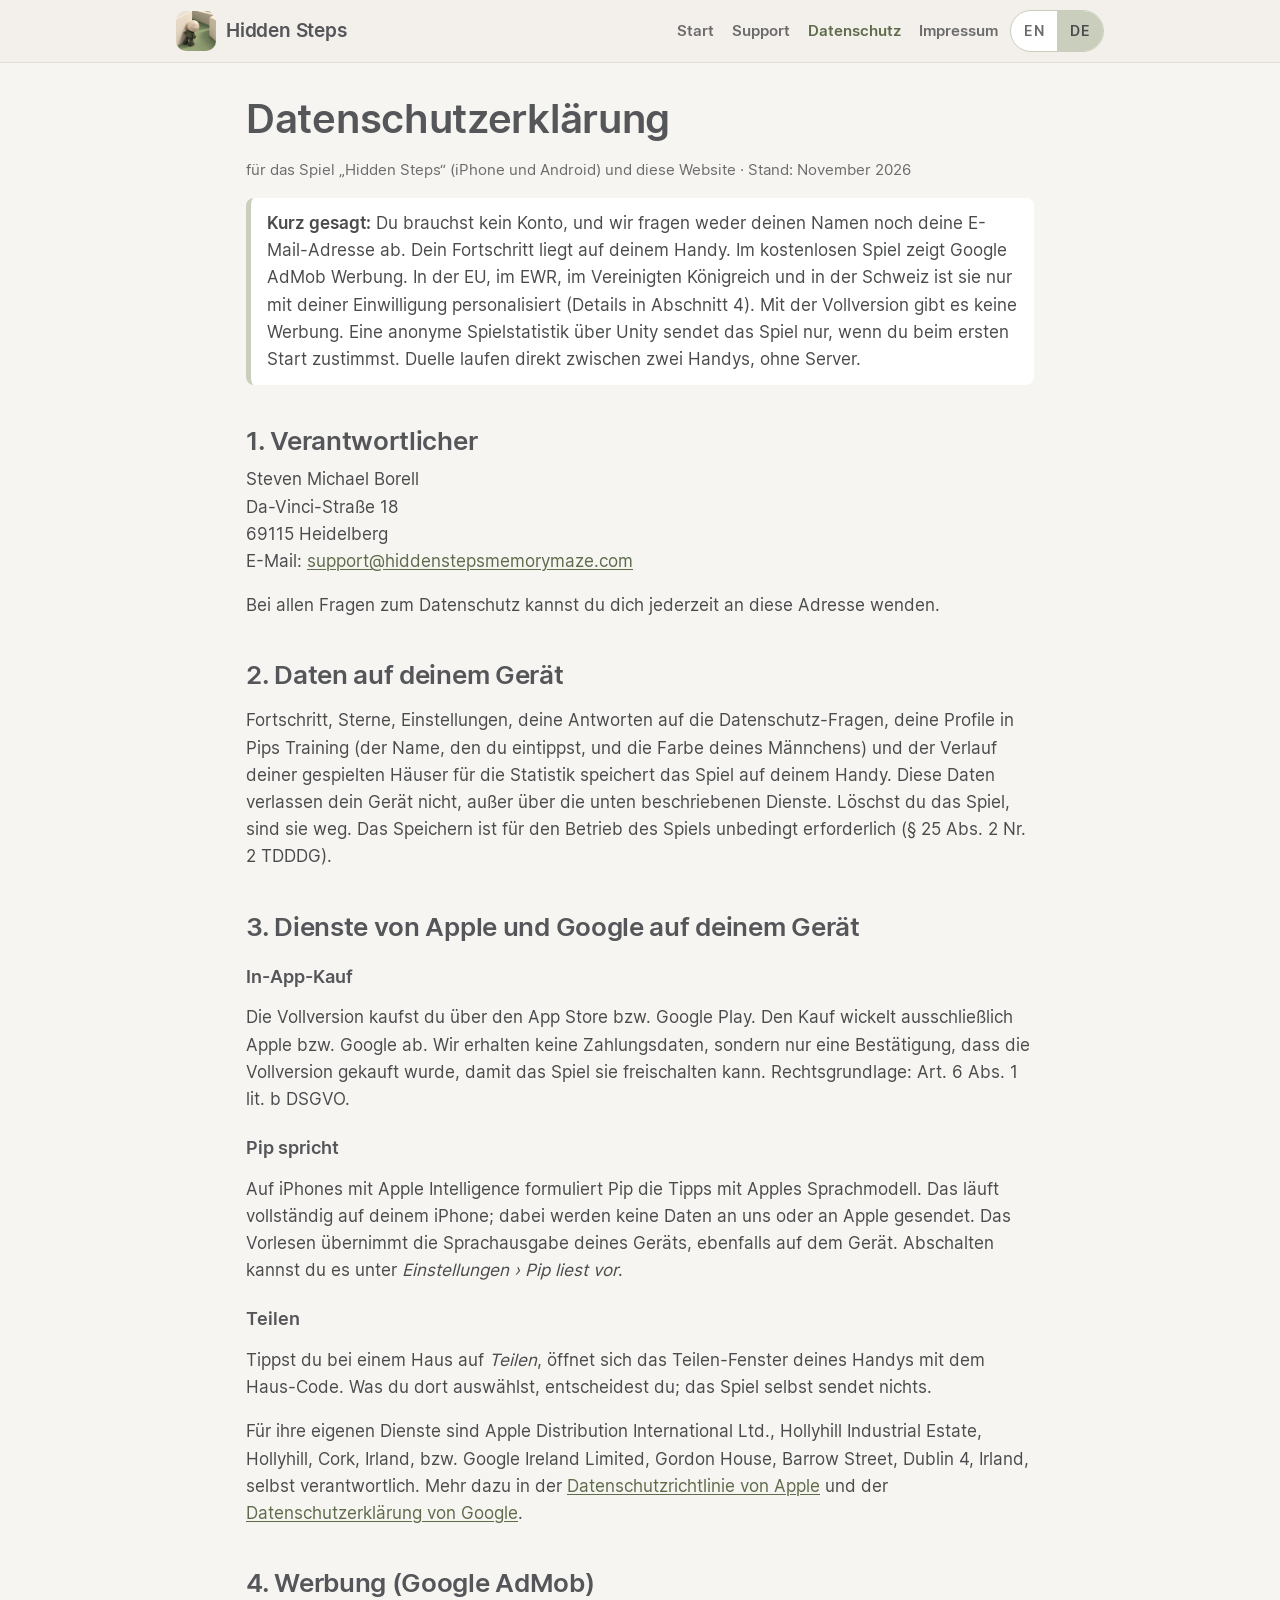
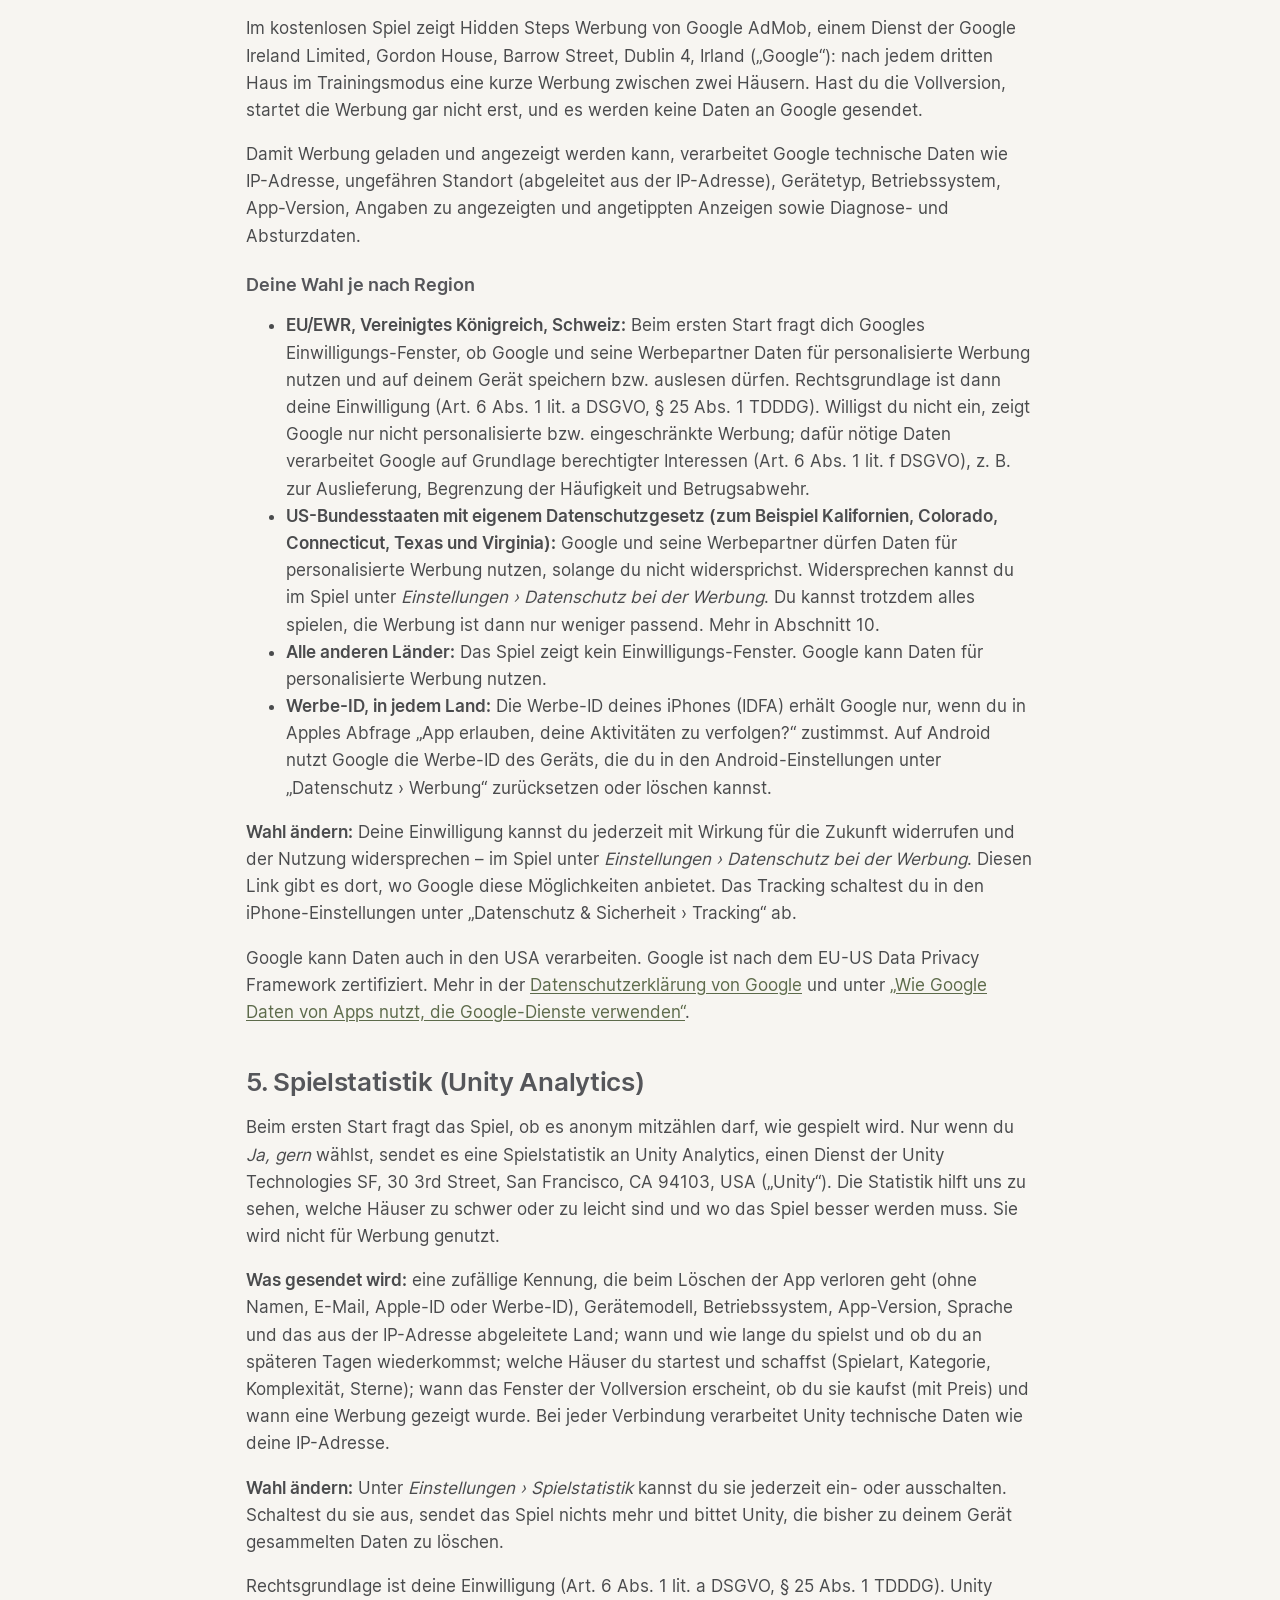
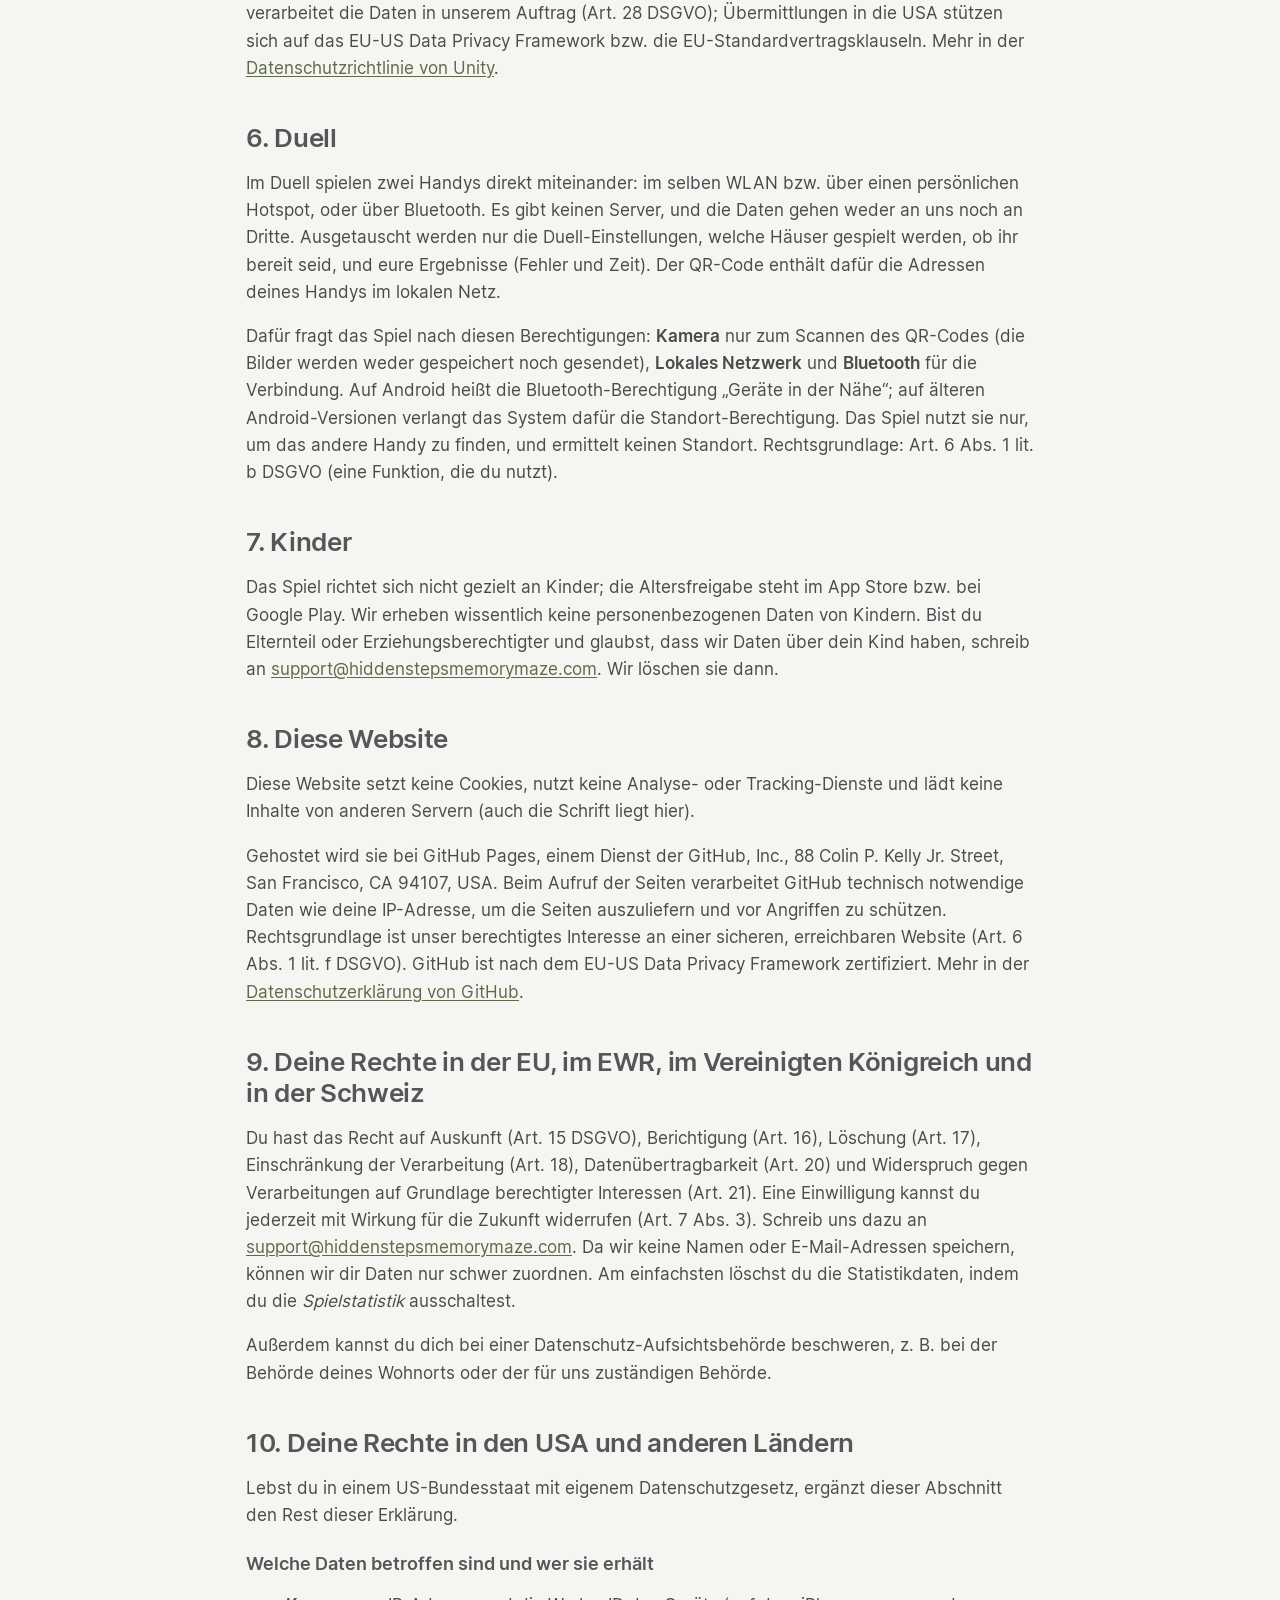
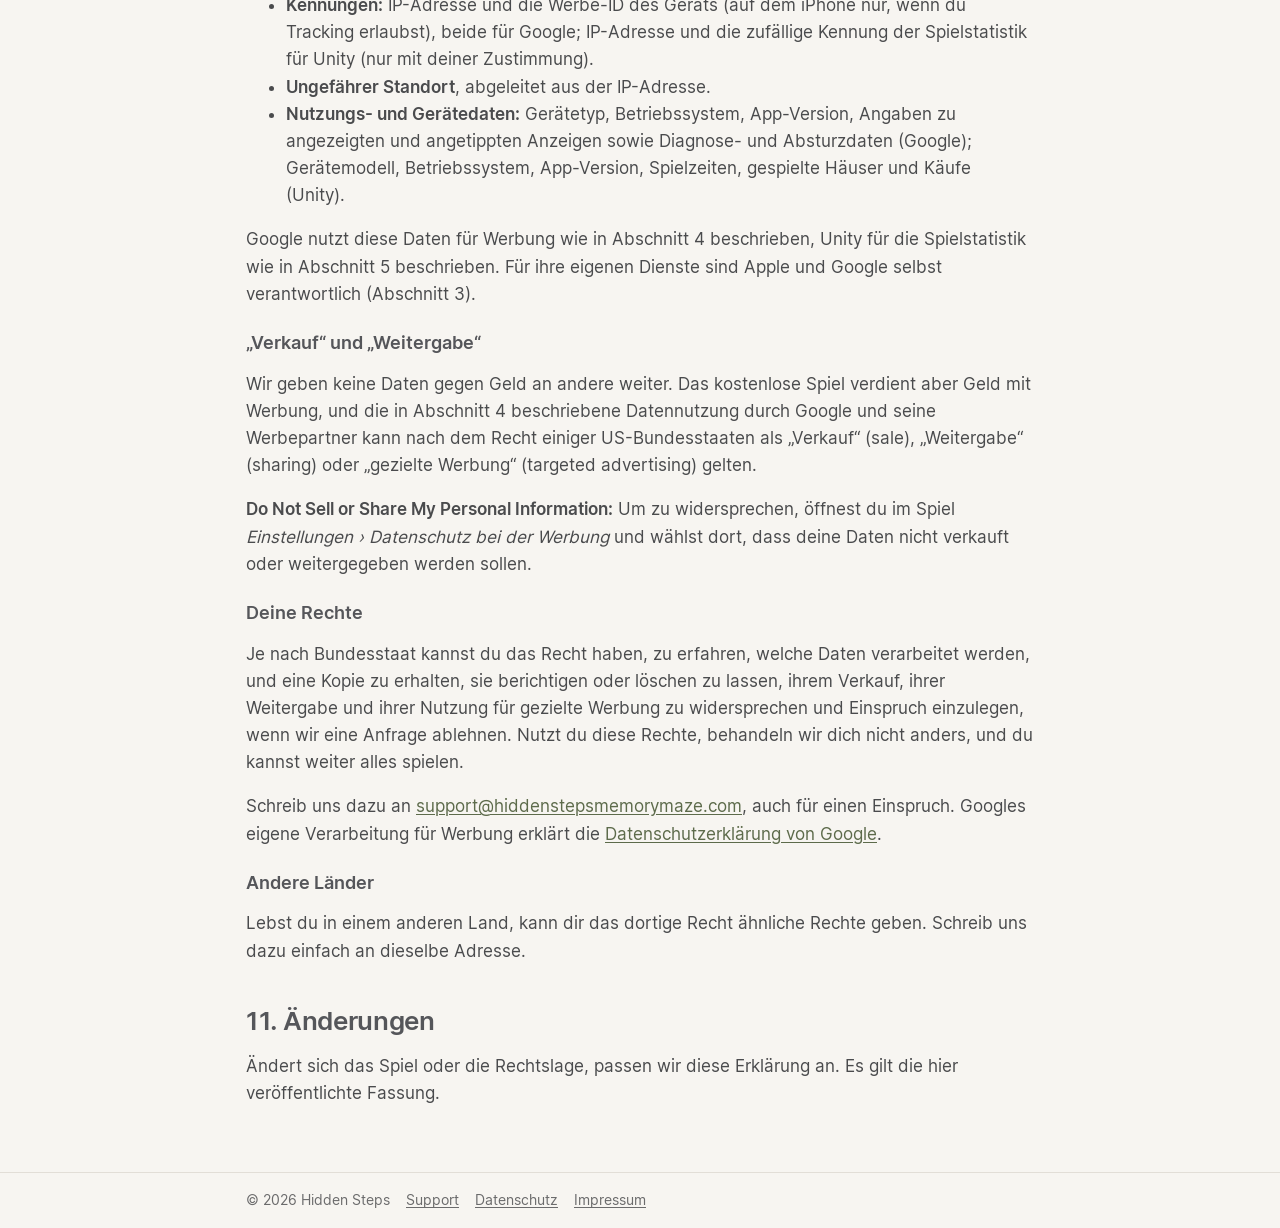
==== datenschutz.html @ 1e056431 "Webseite Hidden Steps: Englisch und Deutsch, Support, Datenschutz, Impressum Co-Authored-By: Claude " ====
<!doctype html>
<html lang="de">
<head>
  <meta charset="utf-8">
  <meta name="viewport" content="width=device-width, initial-scale=1">
  <title>Datenschutzerklärung – Hidden Steps</title>
  <link rel="alternate" hreflang="en" href="https://hiddenstepsmemorymaze.com/privacy.html">
  <link rel="alternate" hreflang="de" href="https://hiddenstepsmemorymaze.com/datenschutz.html">
  <link rel="alternate" hreflang="x-default" href="https://hiddenstepsmemorymaze.com/privacy.html">
  <link rel="icon" href="assets/favicon.png">
  <link rel="apple-touch-icon" href="assets/apple-touch-icon.png">
  <link rel="stylesheet" href="assets/style.css">
</head>
<body>
  <header class="top">
    <div class="top__inner">
      <a class="top__brand" href="de.html"><img src="assets/icon.png" alt="">Hidden Steps</a>
      <nav>
        <a href="de.html">Start</a>
        <a href="support.html">Support</a>
        <a href="datenschutz.html" aria-current="page">Datenschutz</a>
        <a href="impressum.html">Impressum</a>
      </nav>
      <div class="lang" role="group" aria-label="Sprache wählen">
        <a href="privacy.html" hreflang="en" lang="en" aria-label="English">EN</a>
        <a href="datenschutz.html" hreflang="de" lang="de" aria-label="Deutsch" aria-current="true">DE</a>
      </div>
    </div>
  </header>

  <main>
    <h1>Datenschutzerklärung</h1>
    <p class="stand">für das Spiel „Hidden Steps“ (iPhone und Android) und diese Website · Stand: November 2026</p>

    <div class="box">
      <strong>Kurz gesagt:</strong> Du brauchst kein Konto, und wir fragen weder deinen Namen noch deine E-Mail-Adresse ab.
      Dein Fortschritt liegt auf deinem Handy. Im kostenlosen Spiel zeigt Google AdMob Werbung. In der EU, im EWR, im
      Vereinigten Königreich und in der Schweiz ist sie nur mit deiner Einwilligung personalisiert (Details in Abschnitt 4).
      Mit der Vollversion gibt es keine Werbung. Eine anonyme Spielstatistik über Unity sendet das Spiel nur, wenn du beim
      ersten Start zustimmst. Duelle laufen direkt zwischen zwei Handys, ohne Server.
    </div>

    <h2>1. Verantwortlicher</h2>
    <address>
      Steven Michael Borell<br>
      Da-Vinci-Straße 18<br>
      69115 Heidelberg<br>
      E-Mail: <a href="mailto:support@hiddenstepsmemorymaze.com">support@hiddenstepsmemorymaze.com</a>
    </address>
    <p>Bei allen Fragen zum Datenschutz kannst du dich jederzeit an diese Adresse wenden.</p>

    <h2>2. Daten auf deinem Gerät</h2>
    <p>Fortschritt, Sterne, Einstellungen, deine Antworten auf die Datenschutz-Fragen, deine Profile in Pips Training (der
      Name, den du eintippst, und die Farbe deines Männchens) und der Verlauf deiner gespielten Häuser für die Statistik
      speichert das Spiel auf deinem Handy. Diese Daten verlassen dein Gerät nicht, außer über die unten beschriebenen
      Dienste. Löschst du das Spiel, sind sie weg. Das Speichern ist für den Betrieb des Spiels unbedingt erforderlich
      (§ 25 Abs. 2 Nr. 2 TDDDG).</p>

    <h2>3. Dienste von Apple und Google auf deinem Gerät</h2>
    <h3>In-App-Kauf</h3>
    <p>Die Vollversion kaufst du über den App Store bzw. Google Play. Den Kauf wickelt ausschließlich Apple bzw. Google ab. Wir
      erhalten keine Zahlungsdaten, sondern nur eine Bestätigung, dass die Vollversion gekauft wurde, damit das Spiel sie
      freischalten kann. Rechtsgrundlage: Art. 6 Abs. 1 lit. b DSGVO.</p>
    <h3>Pip spricht</h3>
    <p>Auf iPhones mit Apple Intelligence formuliert Pip die Tipps mit Apples Sprachmodell. Das läuft vollständig auf deinem
      iPhone; dabei werden keine Daten an uns oder an Apple gesendet. Das Vorlesen übernimmt die Sprachausgabe deines Geräts,
      ebenfalls auf dem Gerät. Abschalten kannst du es unter <em>Einstellungen › Pip liest vor</em>.</p>
    <h3>Teilen</h3>
    <p>Tippst du bei einem Haus auf <em>Teilen</em>, öffnet sich das Teilen-Fenster deines Handys mit dem Haus-Code. Was du
      dort auswählst, entscheidest du; das Spiel selbst sendet nichts.</p>
    <p>Für ihre eigenen Dienste sind Apple Distribution International Ltd., Hollyhill Industrial Estate, Hollyhill, Cork,
      Irland, bzw. Google Ireland Limited, Gordon House, Barrow Street, Dublin 4, Irland, selbst verantwortlich. Mehr dazu in
      der <a href="https://www.apple.com/de/legal/privacy/" rel="noopener">Datenschutzrichtlinie von Apple</a> und der
      <a href="https://policies.google.com/privacy?hl=de" rel="noopener">Datenschutzerklärung von Google</a>.</p>

    <h2>4. Werbung (Google AdMob)</h2>
    <p>Im kostenlosen Spiel zeigt Hidden Steps Werbung von Google AdMob, einem Dienst der Google Ireland Limited, Gordon House,
      Barrow Street, Dublin 4, Irland („Google“): nach jedem dritten Haus im Trainingsmodus eine kurze Werbung zwischen zwei
      Häusern. Hast du die Vollversion, startet die Werbung gar nicht erst, und es werden keine Daten an Google gesendet.</p>
    <p>Damit Werbung geladen und angezeigt werden kann, verarbeitet Google technische Daten wie IP-Adresse, ungefähren
      Standort (abgeleitet aus der IP-Adresse), Gerätetyp, Betriebssystem, App-Version, Angaben zu angezeigten und
      angetippten Anzeigen sowie Diagnose- und Absturzdaten.</p>
    <h3>Deine Wahl je nach Region</h3>
    <ul>
      <li><strong>EU/EWR, Vereinigtes Königreich, Schweiz:</strong> Beim ersten Start fragt dich Googles Einwilligungs-Fenster,
        ob Google und seine Werbepartner Daten für personalisierte Werbung nutzen und auf deinem Gerät speichern bzw. auslesen
        dürfen. Rechtsgrundlage ist dann deine Einwilligung (Art. 6 Abs. 1 lit. a DSGVO, § 25 Abs. 1 TDDDG). Willigst du
        nicht ein, zeigt Google nur nicht personalisierte bzw. eingeschränkte Werbung; dafür nötige Daten verarbeitet Google
        auf Grundlage berechtigter Interessen (Art. 6 Abs. 1 lit. f DSGVO), z. B. zur Auslieferung, Begrenzung der Häufigkeit
        und Betrugsabwehr.</li>
      <li><strong>US-Bundesstaaten mit eigenem Datenschutzgesetz (zum Beispiel Kalifornien, Colorado, Connecticut, Texas und
        Virginia):</strong> Google und seine Werbepartner dürfen Daten für personalisierte Werbung nutzen, solange du nicht
        widersprichst. Widersprechen kannst du im Spiel unter <em>Einstellungen › Datenschutz bei der Werbung</em>. Du kannst
        trotzdem alles spielen, die Werbung ist dann nur weniger passend. Mehr in Abschnitt 10.</li>
      <li><strong>Alle anderen Länder:</strong> Das Spiel zeigt kein Einwilligungs-Fenster. Google kann Daten für personalisierte
        Werbung nutzen.</li>
      <li><strong>Werbe-ID, in jedem Land:</strong> Die Werbe-ID deines iPhones (IDFA) erhält Google nur, wenn du in Apples
        Abfrage „App erlauben, deine Aktivitäten zu verfolgen?“ zustimmst. Auf Android nutzt Google die Werbe-ID des Geräts,
        die du in den Android-Einstellungen unter „Datenschutz › Werbung“ zurücksetzen oder löschen kannst.</li>
    </ul>
    <p><strong>Wahl ändern:</strong> Deine Einwilligung kannst du jederzeit mit Wirkung für die Zukunft widerrufen und der
      Nutzung widersprechen – im Spiel unter <em>Einstellungen › Datenschutz bei der Werbung</em>. Diesen Link gibt es dort, wo
      Google diese Möglichkeiten anbietet. Das Tracking schaltest du in den iPhone-Einstellungen unter „Datenschutz &amp;
      Sicherheit › Tracking“ ab.</p>
    <p>Google kann Daten auch in den USA verarbeiten. Google ist nach dem EU-US Data Privacy Framework zertifiziert. Mehr in der
      <a href="https://policies.google.com/privacy?hl=de" rel="noopener">Datenschutzerklärung von Google</a> und unter
      <a href="https://policies.google.com/technologies/partner-sites?hl=de" rel="noopener">„Wie Google Daten von Apps nutzt, die Google-Dienste verwenden“</a>.</p>

    <h2>5. Spielstatistik (Unity Analytics)</h2>
    <p>Beim ersten Start fragt das Spiel, ob es anonym mitzählen darf, wie gespielt wird. Nur wenn du <em>Ja, gern</em> wählst,
      sendet es eine Spielstatistik an Unity Analytics, einen Dienst der Unity Technologies SF, 30 3rd Street, San Francisco,
      CA 94103, USA („Unity“). Die Statistik hilft uns zu sehen, welche Häuser zu schwer oder zu leicht sind und wo das Spiel
      besser werden muss. Sie wird nicht für Werbung genutzt.</p>
    <p><strong>Was gesendet wird:</strong> eine zufällige Kennung, die beim Löschen der App verloren geht (ohne Namen, E-Mail,
      Apple-ID oder Werbe-ID), Gerätemodell, Betriebssystem, App-Version, Sprache und das aus der IP-Adresse abgeleitete Land;
      wann und wie lange du spielst und ob du an späteren Tagen wiederkommst; welche Häuser du startest und schaffst (Spielart,
      Kategorie, Komplexität, Sterne); wann das Fenster der Vollversion erscheint, ob du sie kaufst (mit Preis) und wann eine
      Werbung gezeigt wurde. Bei jeder Verbindung verarbeitet Unity technische Daten wie deine IP-Adresse.</p>
    <p><strong>Wahl ändern:</strong> Unter <em>Einstellungen › Spielstatistik</em> kannst du sie jederzeit ein- oder ausschalten.
      Schaltest du sie aus, sendet das Spiel nichts mehr und bittet Unity, die bisher zu deinem Gerät gesammelten Daten zu
      löschen.</p>
    <p>Rechtsgrundlage ist deine Einwilligung (Art. 6 Abs. 1 lit. a DSGVO, § 25 Abs. 1 TDDDG). Unity verarbeitet die Daten in
      unserem Auftrag (Art. 28 DSGVO); Übermittlungen in die USA stützen sich auf das EU-US Data Privacy Framework bzw. die
      EU-Standardvertragsklauseln. Mehr in der <a href="https://unity.com/legal/privacy-policy" rel="noopener">Datenschutzrichtlinie
      von Unity</a>.</p>

    <h2>6. Duell</h2>
    <p>Im Duell spielen zwei Handys direkt miteinander: im selben WLAN bzw. über einen persönlichen Hotspot, oder über
      Bluetooth. Es gibt keinen Server, und die Daten gehen weder an uns noch an Dritte. Ausgetauscht werden nur die
      Duell-Einstellungen, welche Häuser gespielt werden, ob ihr bereit seid, und eure Ergebnisse (Fehler und Zeit). Der
      QR-Code enthält dafür die Adressen deines Handys im lokalen Netz.</p>
    <p>Dafür fragt das Spiel nach diesen Berechtigungen: <strong>Kamera</strong> nur zum Scannen des QR-Codes (die Bilder werden
      weder gespeichert noch gesendet), <strong>Lokales Netzwerk</strong> und <strong>Bluetooth</strong> für die Verbindung. Auf
      Android heißt die Bluetooth-Berechtigung „Geräte in der Nähe“; auf älteren Android-Versionen verlangt das System dafür
      die Standort-Berechtigung. Das Spiel nutzt sie nur, um das andere Handy zu finden, und ermittelt keinen Standort.
      Rechtsgrundlage: Art. 6 Abs. 1 lit. b DSGVO (eine Funktion, die du nutzt).</p>

    <h2>7. Kinder</h2>
    <p>Das Spiel richtet sich nicht gezielt an Kinder; die Altersfreigabe steht im App Store bzw. bei Google Play. Wir erheben
      wissentlich keine personenbezogenen Daten von Kindern. Bist du Elternteil oder Erziehungsberechtigter und glaubst, dass
      wir Daten über dein Kind haben, schreib an <a href="mailto:support@hiddenstepsmemorymaze.com">support@hiddenstepsmemorymaze.com</a>. Wir löschen sie dann.</p>

    <h2>8. Diese Website</h2>
    <p>Diese Website setzt keine Cookies, nutzt keine Analyse- oder Tracking-Dienste und lädt keine Inhalte von anderen
      Servern (auch die Schrift liegt hier).</p>
    <p>Gehostet wird sie bei GitHub Pages, einem Dienst der GitHub, Inc., 88 Colin P. Kelly Jr. Street, San Francisco,
      CA 94107, USA. Beim Aufruf der Seiten verarbeitet GitHub technisch notwendige Daten wie deine IP-Adresse, um die Seiten
      auszuliefern und vor Angriffen zu schützen. Rechtsgrundlage ist unser berechtigtes Interesse an einer sicheren,
      erreichbaren Website (Art. 6 Abs. 1 lit. f DSGVO). GitHub ist nach dem EU-US Data Privacy Framework zertifiziert. Mehr
      in der <a href="https://docs.github.com/de/site-policy/privacy-policies/github-general-privacy-statement" rel="noopener">Datenschutzerklärung von GitHub</a>.</p>

    <h2>9. Deine Rechte in der EU, im EWR, im Vereinigten Königreich und in der Schweiz</h2>
    <p>Du hast das Recht auf Auskunft (Art. 15 DSGVO), Berichtigung (Art. 16), Löschung (Art. 17), Einschränkung der
      Verarbeitung (Art. 18), Datenübertragbarkeit (Art. 20) und Widerspruch gegen Verarbeitungen auf Grundlage berechtigter
      Interessen (Art. 21). Eine Einwilligung kannst du jederzeit mit Wirkung für die Zukunft widerrufen (Art. 7 Abs. 3).
      Schreib uns dazu an <a href="mailto:support@hiddenstepsmemorymaze.com">support@hiddenstepsmemorymaze.com</a>. Da wir keine Namen oder E-Mail-Adressen speichern, können wir dir Daten nur
      schwer zuordnen. Am einfachsten löschst du die Statistikdaten, indem du die <em>Spielstatistik</em> ausschaltest.</p>
    <p>Außerdem kannst du dich bei einer Datenschutz-Aufsichtsbehörde beschweren, z. B. bei der Behörde deines Wohnorts
      oder der für uns zuständigen Behörde.</p>

    <h2>10. Deine Rechte in den USA und anderen Ländern</h2>
    <p>Lebst du in einem US-Bundesstaat mit eigenem Datenschutzgesetz, ergänzt dieser Abschnitt den Rest dieser Erklärung.</p>
    <h3>Welche Daten betroffen sind und wer sie erhält</h3>
    <ul>
      <li><strong>Kennungen:</strong> IP-Adresse und die Werbe-ID des Geräts (auf dem iPhone nur, wenn du Tracking erlaubst),
        beide für Google; IP-Adresse und die zufällige Kennung der Spielstatistik für Unity (nur mit deiner Zustimmung).</li>
      <li><strong>Ungefährer Standort</strong>, abgeleitet aus der IP-Adresse.</li>
      <li><strong>Nutzungs- und Gerätedaten:</strong> Gerätetyp, Betriebssystem, App-Version, Angaben zu angezeigten und
        angetippten Anzeigen sowie Diagnose- und Absturzdaten (Google); Gerätemodell, Betriebssystem, App-Version, Spielzeiten,
        gespielte Häuser und Käufe (Unity).</li>
    </ul>
    <p>Google nutzt diese Daten für Werbung wie in Abschnitt 4 beschrieben, Unity für die Spielstatistik wie in Abschnitt 5
      beschrieben. Für ihre eigenen Dienste sind Apple und Google selbst verantwortlich (Abschnitt 3).</p>
    <h3>„Verkauf“ und „Weitergabe“</h3>
    <p>Wir geben keine Daten gegen Geld an andere weiter. Das kostenlose Spiel verdient aber Geld mit Werbung, und die in
      Abschnitt 4 beschriebene Datennutzung durch Google und seine Werbepartner kann nach dem Recht einiger US-Bundesstaaten als
      „Verkauf“ (sale), „Weitergabe“ (sharing) oder „gezielte Werbung“ (targeted advertising) gelten.</p>
    <p><strong>Do Not Sell or Share My Personal Information:</strong> Um zu widersprechen, öffnest du im Spiel
      <em>Einstellungen › Datenschutz bei der Werbung</em> und wählst dort, dass deine Daten nicht verkauft oder weitergegeben
      werden sollen.</p>
    <h3>Deine Rechte</h3>
    <p>Je nach Bundesstaat kannst du das Recht haben, zu erfahren, welche Daten verarbeitet werden, und eine Kopie zu erhalten,
      sie berichtigen oder löschen zu lassen, ihrem Verkauf, ihrer Weitergabe und ihrer Nutzung für gezielte Werbung zu
      widersprechen und Einspruch einzulegen, wenn wir eine Anfrage ablehnen. Nutzt du diese Rechte, behandeln wir dich nicht
      anders, und du kannst weiter alles spielen.</p>
    <p>Schreib uns dazu an <a href="mailto:support@hiddenstepsmemorymaze.com">support@hiddenstepsmemorymaze.com</a>, auch für einen Einspruch. Googles eigene Verarbeitung für Werbung erklärt die
      <a href="https://policies.google.com/privacy?hl=de" rel="noopener">Datenschutzerklärung von Google</a>.</p>
    <h3>Andere Länder</h3>
    <p>Lebst du in einem anderen Land, kann dir das dortige Recht ähnliche Rechte geben. Schreib uns dazu einfach an dieselbe
      Adresse.</p>

    <h2>11. Änderungen</h2>
    <p>Ändert sich das Spiel oder die Rechtslage, passen wir diese Erklärung an. Es gilt die hier veröffentlichte Fassung.</p>
  </main>

  <footer>
    <div class="inner">
      <span>© 2026 Hidden Steps</span>
      <a href="support.html">Support</a>
      <a href="datenschutz.html">Datenschutz</a>
      <a href="impressum.html">Impressum</a>
    </div>
  </footer>
</body>
</html>
---- assets/style.css ----
/* hiddenstepsmemorymaze.com – eine Datei für alle Seiten. Schrift lokal (kein Google-Fonts-Abruf, DSGVO).
   Farben wie im Spiel: heller Boden, Salbei, Elfenbein, warmes Grau. */
@font-face {
  font-family: "Inter";
  src: url("Inter-Regular.ttf") format("truetype");
  font-weight: 400;
  font-display: swap;
}
@font-face {
  font-family: "Inter";
  src: url("Inter-SemiBold.ttf") format("truetype");
  font-weight: 600;
  font-display: swap;
}

:root {
  --boden: #f7f5f1;
  --bild: #e9e6e1;
  --elfenbein: #f3f0ec;
  --karte: #ffffff;
  --salbei: #c9cfbc;
  --salbei-hell: #e4e8dc;
  --salbei-dunkel: #5d6b4b;
  --tinte: #4a4b4d;
  --titel: #55565a;
  --leise: #6b6b6c;
  --linie: #e2ded7;
}

* { box-sizing: border-box; }

html { -webkit-text-size-adjust: 100%; }

body {
  margin: 0;
  background: var(--boden);
  color: var(--tinte);
  font: 17px/1.6 "Inter", -apple-system, BlinkMacSystemFont, "Segoe UI", Roboto, Helvetica, Arial, sans-serif;
}

a { color: var(--salbei-dunkel); text-underline-offset: 2px; }
a:hover { color: var(--tinte); }

/* Kopfzeile */
.top {
  background: var(--elfenbein);
  border-bottom: 1px solid var(--linie);
}
.top__inner {
  max-width: 960px;
  margin: 0 auto;
  padding: 10px 16px;
  display: flex;
  align-items: center;
  gap: 12px;
  flex-wrap: wrap;
}
.top__brand {
  display: flex;
  align-items: center;
  gap: 10px;
  color: var(--titel);
  text-decoration: none;
  font-weight: 600;
  font-size: 19px;
  letter-spacing: -0.2px;
}
.top__brand img { width: 40px; height: 40px; border-radius: 10px; }
.top nav { margin-left: auto; display: flex; gap: 18px; flex-wrap: wrap; }
.top nav a { color: var(--leise); text-decoration: none; font-weight: 600; font-size: 15px; }
.top nav a:hover, .top nav a[aria-current="page"] { color: var(--salbei-dunkel); }

/* Sprachauswahl EN | DE: führt zur selben Seite in der anderen Sprache. Reine Links, kein Skript, nichts wird gespeichert. */
.lang {
  display: flex;
  flex: none;
  border: 1px solid var(--salbei);
  border-radius: 999px;
  overflow: hidden;
  background: var(--karte);
}
.lang a {
  padding: 10px 13px;
  color: var(--leise);
  font-size: 14px;
  font-weight: 600;
  line-height: 20px;
  letter-spacing: 0.5px;
  text-decoration: none;
}
.lang a:hover { color: var(--salbei-dunkel); }
.lang a[aria-current="true"] { background: var(--salbei); color: var(--tinte); }

/* Titelbild */
.hero { background: var(--bild); }
.hero img { display: block; width: 100%; max-width: 1400px; margin: 0 auto; height: auto; }

main {
  max-width: 820px;
  margin: 0 auto;
  padding: 32px 16px 48px;
}

h1, h2, h3 { color: var(--titel); font-weight: 600; letter-spacing: -0.3px; line-height: 1.2; }
h1 { font-size: 40px; margin: 0 0 8px; }
h2 { font-size: 26px; margin: 40px 0 10px; }
h3 { font-size: 18px; margin: 24px 0 4px; letter-spacing: 0; }

.motto {
  margin: 0 0 12px;
  color: var(--salbei-dunkel);
  font-weight: 600;
  font-size: 15px;
  letter-spacing: 1.5px;
  text-transform: uppercase;
}
.lead { font-size: 20px; color: var(--leise); margin-top: 0; }
.stand { color: var(--leise); font-size: 15px; }

/* Store-Hinweis */
.store {
  display: inline-block;
  margin: 8px 0 0;
  padding: 12px 22px;
  border-radius: 999px;
  background: var(--salbei);
  color: var(--tinte);
  font-weight: 600;
  text-decoration: none;
}
a.store:hover { background: var(--salbei-dunkel); color: #fff; }

/* So geht's: drei Schritte */
.schritte {
  list-style: none;
  counter-reset: schritt;
  padding: 0;
  margin: 20px 0;
  display: grid;
  grid-template-columns: repeat(auto-fit, minmax(220px, 1fr));
  gap: 16px;
}
.schritte li {
  counter-increment: schritt;
  background: var(--karte);
  border: 1px solid var(--linie);
  border-radius: 16px;
  padding: 16px 18px;
}
.schritte li::before {
  content: counter(schritt);
  display: inline-flex;
  align-items: center;
  justify-content: center;
  width: 32px;
  height: 32px;
  margin-bottom: 8px;
  border-radius: 50%;
  background: var(--salbei-hell);
  color: var(--salbei-dunkel);
  font-weight: 600;
}
.schritte strong { display: block; color: var(--titel); font-size: 18px; }
.schritte p { margin: 4px 0 0; }

/* Bildschirmfotos */
.fotos {
  display: flex;
  justify-content: center;
  gap: 24px;
  margin: 28px 0;
}
.fotos figure { margin: 0; flex: 0 1 253px; text-align: center; }
.fotos img {
  display: block;
  width: 100%;
  height: auto;
  border-radius: 28px;
  border: 1px solid var(--linie);
  box-shadow: 0 10px 30px rgba(74, 75, 77, 0.12);
}
.fotos figcaption { margin-top: 10px; color: var(--leise); font-size: 15px; }

.cards {
  display: grid;
  grid-template-columns: repeat(auto-fit, minmax(220px, 1fr));
  gap: 16px;
  margin: 20px 0;
}
.card {
  background: var(--karte);
  border: 1px solid var(--linie);
  border-radius: 16px;
  padding: 16px 18px;
}
.card strong { display: block; color: var(--salbei-dunkel); font-size: 19px; font-weight: 600; }
.card p { margin: 4px 0 0; }

.box {
  background: var(--karte);
  border-left: 5px solid var(--salbei);
  border-radius: 8px;
  padding: 12px 16px;
  margin: 16px 0;
}

address { font-style: normal; }

footer {
  border-top: 1px solid var(--linie);
  color: var(--leise);
  font-size: 14px;
}
footer .inner {
  max-width: 820px;
  margin: 0 auto;
  padding: 16px;
  display: flex;
  gap: 16px;
  flex-wrap: wrap;
}
footer a { color: var(--leise); }

/* Schmal: Marke und Sprachauswahl in der ersten Zeile, Menü darunter. */
@media (max-width: 720px) {
  .lang { margin-left: auto; }
  .top nav { order: 3; margin-left: 0; width: 100%; }
}

@media (max-width: 560px) {
  h1 { font-size: 32px; }
  .lead { font-size: 18px; }
  .fotos { gap: 12px; }
  .fotos img { border-radius: 18px; }
}
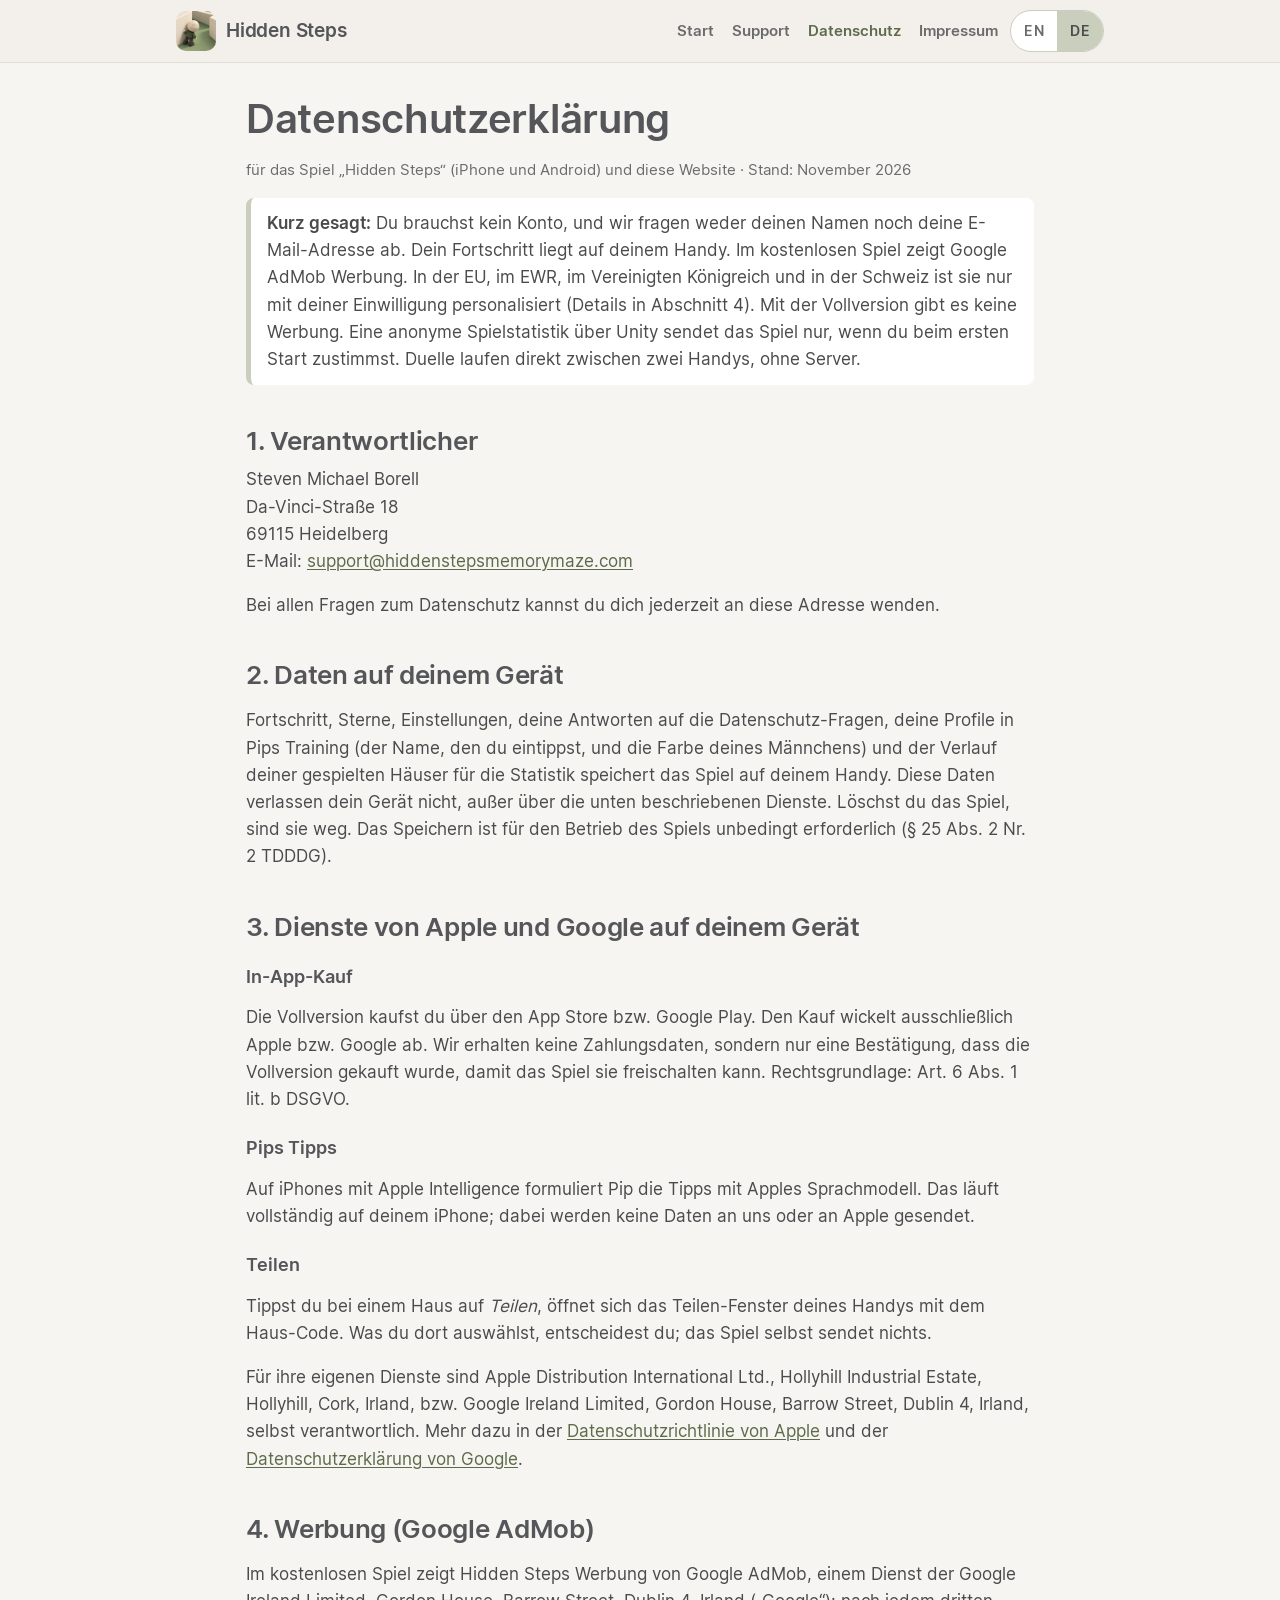
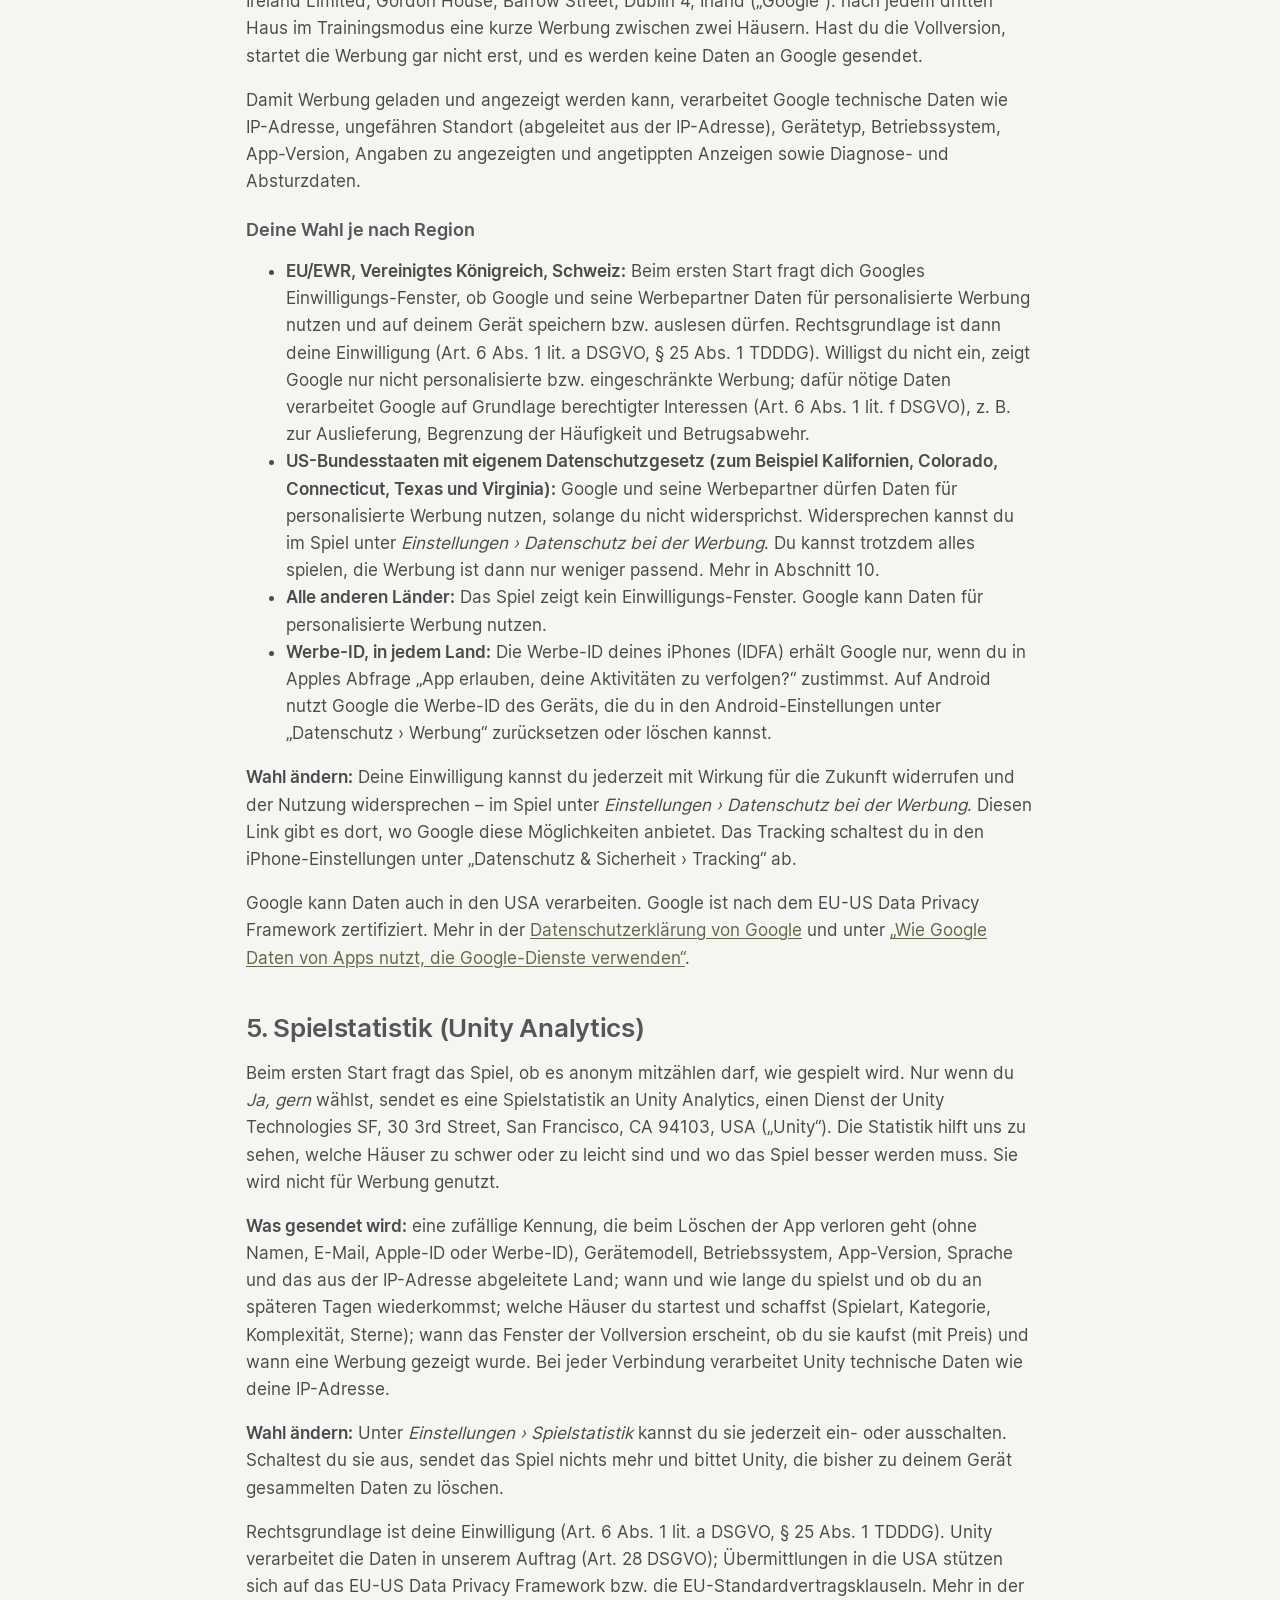
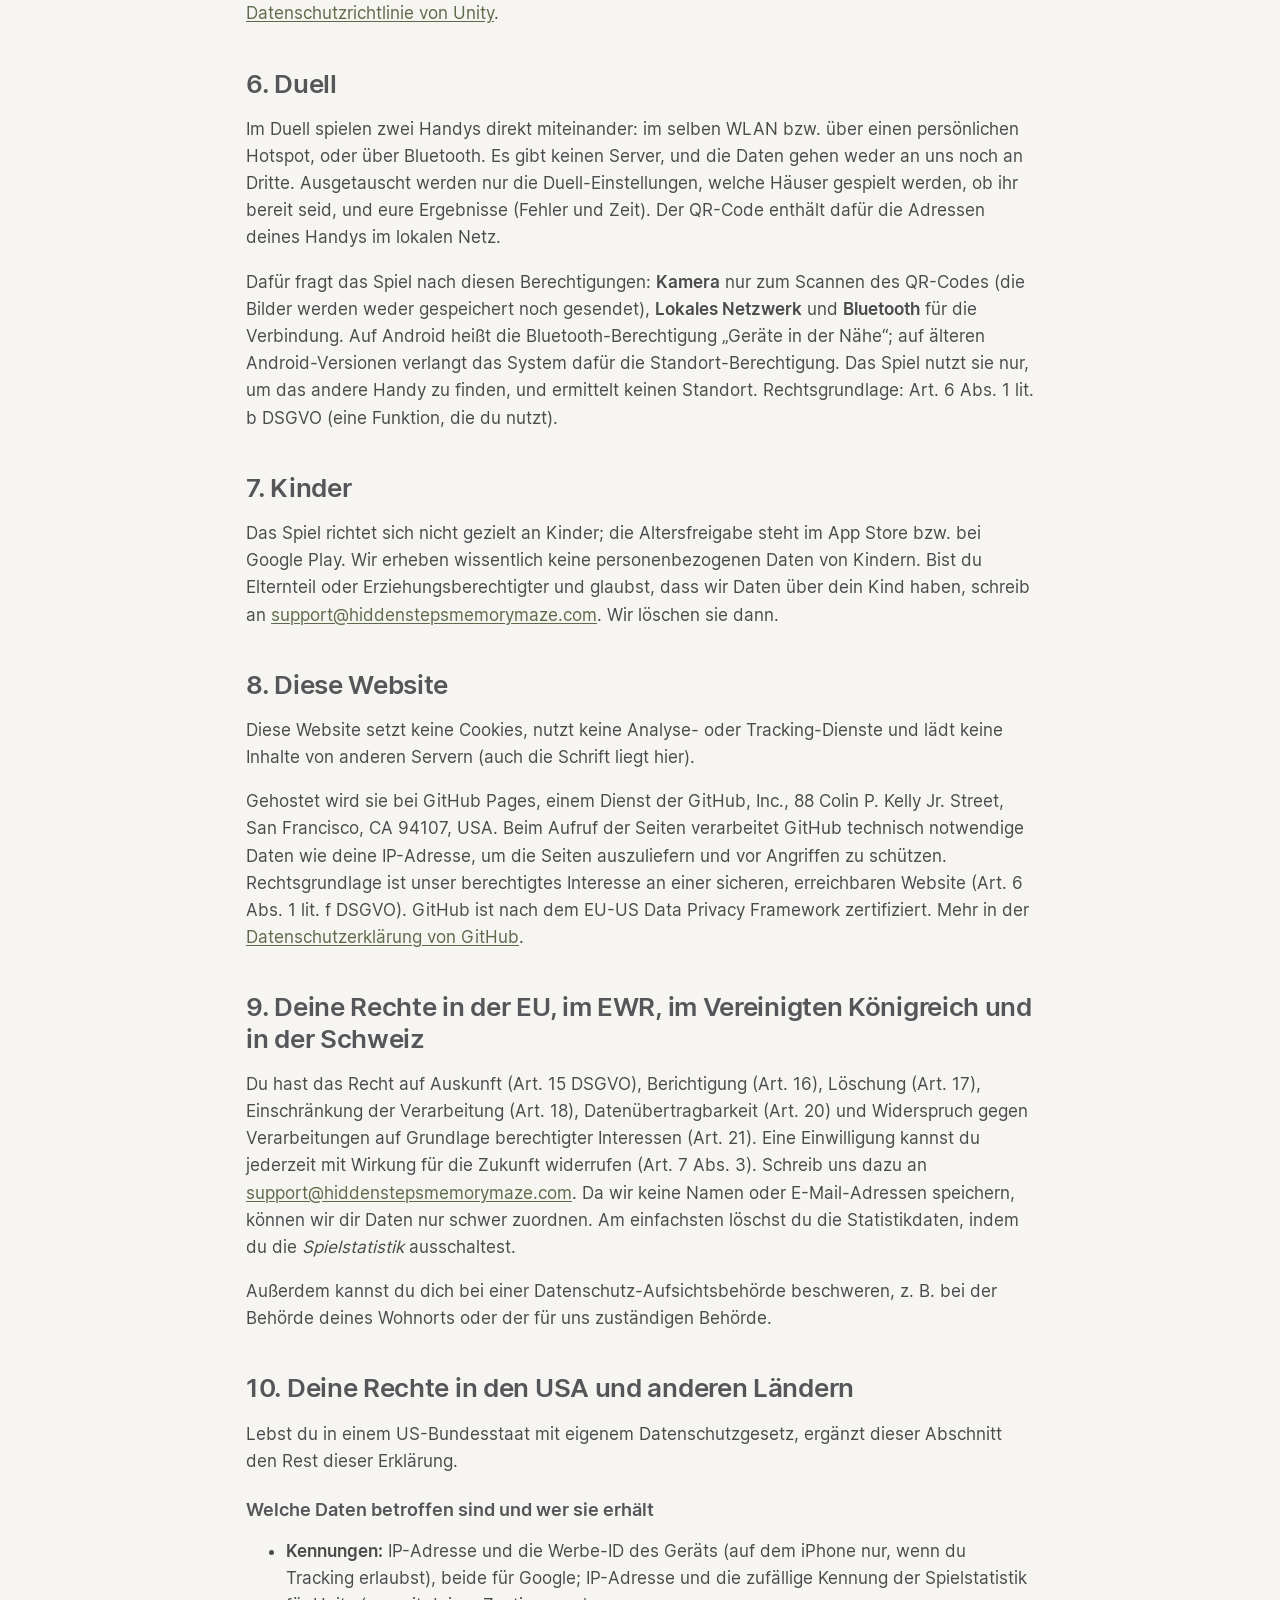
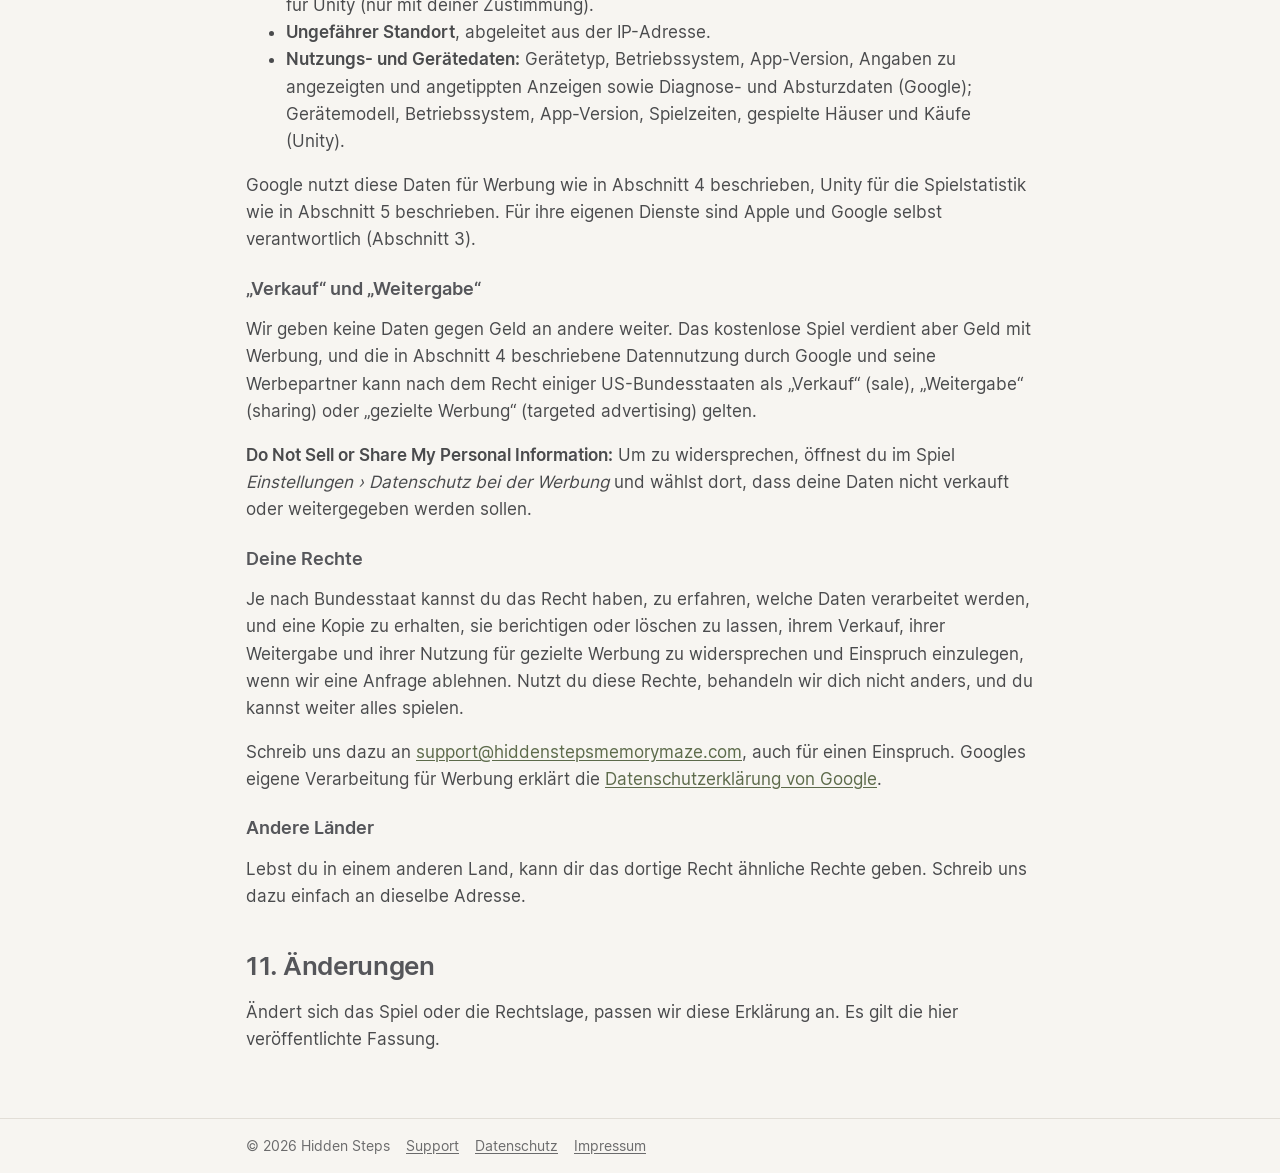
==== commit beb228b4: "Pip liest nicht mehr vor: Hinweise in Hilfe und Datenschutz entfernt Co-Authored-By: Claude Opus 5.5" ====
--- a/datenschutz.html
+++ b/datenschutz.html
@@ -61,10 +61,9 @@
     <p>Die Vollversion kaufst du über den App Store bzw. Google Play. Den Kauf wickelt ausschließlich Apple bzw. Google ab. Wir
       erhalten keine Zahlungsdaten, sondern nur eine Bestätigung, dass die Vollversion gekauft wurde, damit das Spiel sie
       freischalten kann. Rechtsgrundlage: Art. 6 Abs. 1 lit. b DSGVO.</p>
-    <h3>Pip spricht</h3>
+    <h3>Pips Tipps</h3>
     <p>Auf iPhones mit Apple Intelligence formuliert Pip die Tipps mit Apples Sprachmodell. Das läuft vollständig auf deinem
-      iPhone; dabei werden keine Daten an uns oder an Apple gesendet. Das Vorlesen übernimmt die Sprachausgabe deines Geräts,
-      ebenfalls auf dem Gerät. Abschalten kannst du es unter <em>Einstellungen › Pip liest vor</em>.</p>
+      iPhone; dabei werden keine Daten an uns oder an Apple gesendet.</p>
     <h3>Teilen</h3>
     <p>Tippst du bei einem Haus auf <em>Teilen</em>, öffnet sich das Teilen-Fenster deines Handys mit dem Haus-Code. Was du
       dort auswählst, entscheidest du; das Spiel selbst sendet nichts.</p>
